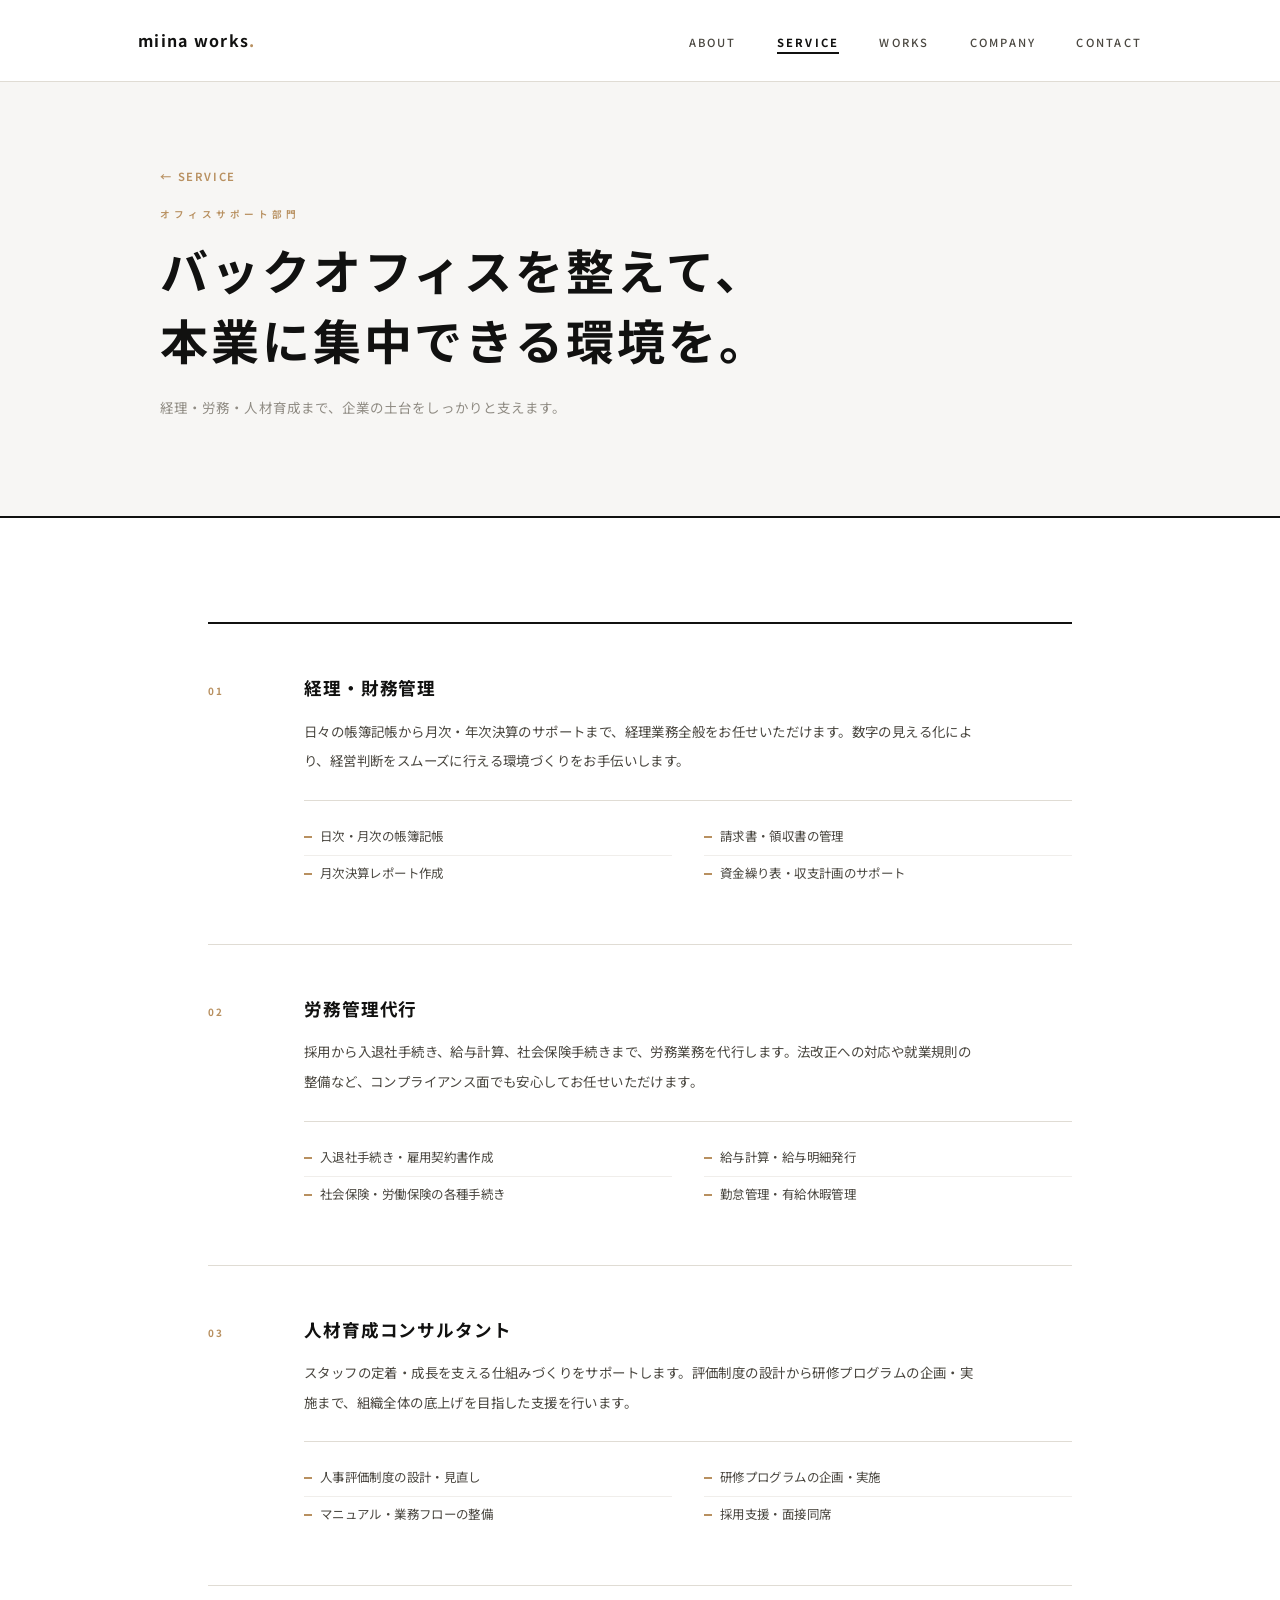
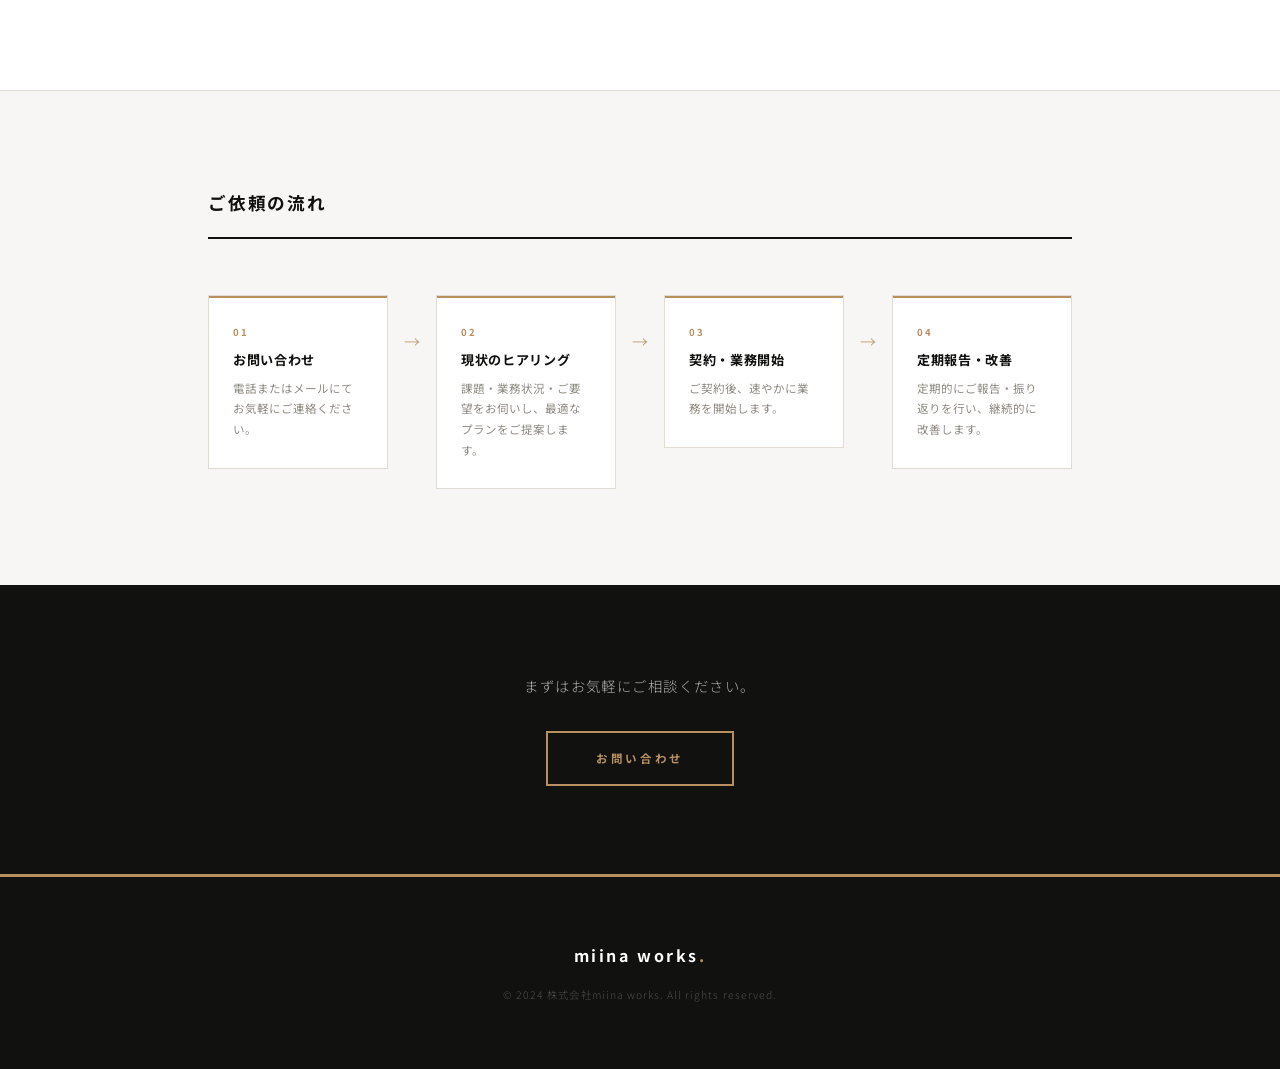
==== service-office.html @ fb69744d "feat: 事業内容カードから各サービス詳細ページへリンク追加 Co-Authored-By: Claude Sonnet 4.6 <noreply@anthropic.com>" ====
<!DOCTYPE html>
<html lang="ja">
<head>
  <meta charset="UTF-8" />
  <meta name="viewport" content="width=device-width, initial-scale=1.0" />
  <title>オフィスサポート部門 | 株式会社miina works.</title>
  <meta name="description" content="経理・財務管理、労務管理代行、人材育成コンサルタントなど、企業のバックオフィス業務を幅広くサポートします。" />
  <link rel="canonical" href="https://www.miina.works/service-office.html" />
  <meta property="og:type" content="website" />
  <meta property="og:url" content="https://www.miina.works/service-office.html" />
  <meta property="og:title" content="オフィスサポート部門 | 株式会社miina works." />
  <meta property="og:site_name" content="株式会社miina works." />
  <link rel="stylesheet" href="style.css" />
  <link rel="stylesheet" href="service.css" />
  <link rel="preconnect" href="https://fonts.googleapis.com" />
  <link rel="preconnect" href="https://fonts.gstatic.com" crossorigin />
  <link href="https://fonts.googleapis.com/css2?family=Noto+Serif+JP:wght@300;400;500&family=Noto+Sans+JP:wght@300;400;500;700&display=swap" rel="stylesheet" />
</head>
<body>

  <header id="header" class="scrolled">
    <div class="header-inner">
      <a href="index.html" class="logo">miina works<span class="logo-dot">.</span></a>
      <nav>
        <ul class="nav-list">
          <li><a href="index.html#about">About</a></li>
          <li><a href="index.html#service" class="nav-active">Service</a></li>
          <li><a href="works.html">Works</a></li>
          <li><a href="index.html#company">Company</a></li>
          <li><a href="index.html#contact">Contact</a></li>
        </ul>
      </nav>
      <button class="hamburger" aria-label="メニューを開く">
        <span></span><span></span><span></span>
      </button>
    </div>
    <div class="mobile-menu">
      <ul>
        <li><a href="index.html#about">About</a></li>
        <li><a href="index.html#service">Service</a></li>
        <li><a href="works.html">Works</a></li>
        <li><a href="index.html#company">Company</a></li>
        <li><a href="index.html#contact">Contact</a></li>
      </ul>
    </div>
  </header>

  <section class="page-hero">
    <div class="page-hero-inner">
      <a href="index.html#service" class="breadcrumb">← Service</a>
      <p class="section-label">オフィスサポート部門</p>
      <h1 class="page-hero-title">バックオフィスを整えて、<br>本業に集中できる環境を。</h1>
      <p class="page-hero-desc">経理・労務・人材育成まで、企業の土台をしっかりと支えます。</p>
    </div>
  </section>

  <section class="service-detail-section">
    <div class="service-detail-inner">

      <div class="service-detail-item reveal">
        <div class="service-detail-num">01</div>
        <div class="service-detail-body">
          <h2 class="service-detail-title">経理・財務管理</h2>
          <p class="service-detail-desc">日々の帳簿記帳から月次・年次決算のサポートまで、経理業務全般をお任せいただけます。数字の見える化により、経営判断をスムーズに行える環境づくりをお手伝いします。</p>
          <ul class="service-detail-list">
            <li>日次・月次の帳簿記帳</li>
            <li>請求書・領収書の管理</li>
            <li>月次決算レポート作成</li>
            <li>資金繰り表・収支計画のサポート</li>
          </ul>
        </div>
      </div>

      <div class="service-detail-item reveal">
        <div class="service-detail-num">02</div>
        <div class="service-detail-body">
          <h2 class="service-detail-title">労務管理代行</h2>
          <p class="service-detail-desc">採用から入退社手続き、給与計算、社会保険手続きまで、労務業務を代行します。法改正への対応や就業規則の整備など、コンプライアンス面でも安心してお任せいただけます。</p>
          <ul class="service-detail-list">
            <li>入退社手続き・雇用契約書作成</li>
            <li>給与計算・給与明細発行</li>
            <li>社会保険・労働保険の各種手続き</li>
            <li>勤怠管理・有給休暇管理</li>
          </ul>
        </div>
      </div>

      <div class="service-detail-item reveal">
        <div class="service-detail-num">03</div>
        <div class="service-detail-body">
          <h2 class="service-detail-title">人材育成コンサルタント</h2>
          <p class="service-detail-desc">スタッフの定着・成長を支える仕組みづくりをサポートします。評価制度の設計から研修プログラムの企画・実施まで、組織全体の底上げを目指した支援を行います。</p>
          <ul class="service-detail-list">
            <li>人事評価制度の設計・見直し</li>
            <li>研修プログラムの企画・実施</li>
            <li>マニュアル・業務フローの整備</li>
            <li>採用支援・面接同席</li>
          </ul>
        </div>
      </div>

    </div>
  </section>

  <section class="flow-section">
    <div class="service-detail-inner">
      <h2 class="flow-title reveal">ご依頼の流れ</h2>
      <div class="flow-grid">
        <div class="flow-item reveal">
          <div class="flow-num">01</div>
          <div class="flow-body">
            <h3>お問い合わせ</h3>
            <p>電話またはメールにてお気軽にご連絡ください。</p>
          </div>
        </div>
        <div class="flow-arrow reveal">→</div>
        <div class="flow-item reveal delay-1">
          <div class="flow-num">02</div>
          <div class="flow-body">
            <h3>現状のヒアリング</h3>
            <p>課題・業務状況・ご要望をお伺いし、最適なプランをご提案します。</p>
          </div>
        </div>
        <div class="flow-arrow reveal delay-1">→</div>
        <div class="flow-item reveal delay-2">
          <div class="flow-num">03</div>
          <div class="flow-body">
            <h3>契約・業務開始</h3>
            <p>ご契約後、速やかに業務を開始します。</p>
          </div>
        </div>
        <div class="flow-arrow reveal delay-2">→</div>
        <div class="flow-item reveal">
          <div class="flow-num">04</div>
          <div class="flow-body">
            <h3>定期報告・改善</h3>
            <p>定期的にご報告・振り返りを行い、継続的に改善します。</p>
          </div>
        </div>
      </div>
    </div>
  </section>

  <section class="service-cta reveal">
    <div class="service-cta-inner">
      <p class="service-cta-text">まずはお気軽にご相談ください。</p>
      <a href="index.html#contact" class="service-cta-btn">お問い合わせ</a>
    </div>
  </section>

  <footer class="footer">
    <div class="footer-inner">
      <p class="footer-logo">miina works<span>.</span></p>
      <p class="footer-copy">&copy; 2024 株式会社miina works. All rights reserved.</p>
    </div>
  </footer>

  <script src="script.js"></script>
</body>
</html>
---- style.css ----
/* ============================
   Reset & Base
============================ */
*, *::before, *::after {
  box-sizing: border-box;
  margin: 0;
  padding: 0;
}

:root {
  --white: #ffffff;
  --off-white: #f7f6f4;
  --gray-light: #f0eeeb;
  --gray-mid: #d4d0ca;
  --gray-dark: #3a3830;
  --black: #111110;
  --accent: #b89060;
  --accent-dark: #8a6840;
  --text-dark: #111110;
  --text-mid: #4a4740;
  --text-light: #908c84;
  --border: #e0dcd4;
  --border-dark: #c0bbb2;
  --shadow: rgba(0, 0, 0, 0.1);
  --font-gothic: 'Noto Sans JP', sans-serif;
  --font-serif: 'Noto Serif JP', serif;
  --ease: cubic-bezier(0.25, 0.46, 0.45, 0.94);
}

html {
  scroll-behavior: smooth;
  font-size: 16px;
}

body {
  font-family: var(--font-gothic);
  background: var(--white);
  color: var(--text-dark);
  line-height: 1.8;
  -webkit-font-smoothing: antialiased;
  -moz-osx-font-smoothing: grayscale;
}

a {
  color: inherit;
  text-decoration: none;
  transition: opacity 0.3s var(--ease);
}
a:hover { opacity: 0.6; }

ul { list-style: none; }
img { max-width: 100%; display: block; }

/* ============================
   Header
============================ */
#header {
  position: fixed;
  top: 0;
  left: 0;
  width: 100%;
  z-index: 100;
  transition: background 0.4s var(--ease), border-color 0.4s var(--ease);
  border-bottom: 1px solid transparent;
}

#header.scrolled {
  background: rgba(255, 255, 255, 0.95);
  backdrop-filter: blur(16px);
  -webkit-backdrop-filter: blur(16px);
  border-bottom-color: var(--border);
}

.header-inner {
  display: flex;
  align-items: center;
  justify-content: space-between;
  max-width: 1100px;
  margin: 0 auto;
  padding: 26px 48px;
  transition: padding 0.4s var(--ease);
}

#header.scrolled .header-inner {
  padding: 16px 48px;
}

.logo {
  font-family: var(--font-gothic);
  font-size: 1rem;
  font-weight: 700;
  letter-spacing: 0.08em;
  color: var(--black);
  text-transform: lowercase;
}
.logo-dot { color: var(--accent); }

.nav-list {
  display: flex;
  gap: 40px;
}

.nav-list a {
  font-size: 0.7rem;
  letter-spacing: 0.2em;
  font-weight: 500;
  color: var(--text-mid);
  text-transform: uppercase;
  position: relative;
}
.nav-list a::after {
  content: '';
  position: absolute;
  bottom: -4px;
  left: 0;
  width: 0;
  height: 2px;
  background: var(--black);
  transition: width 0.35s var(--ease);
}
.nav-list a:hover { opacity: 1; color: var(--black); }
.nav-list a:hover::after { width: 100%; }

/* Hamburger */
.hamburger {
  display: none;
  flex-direction: column;
  gap: 5px;
  background: none;
  border: none;
  cursor: pointer;
  padding: 4px;
}
.hamburger span {
  display: block;
  width: 24px;
  height: 2px;
  background: var(--black);
  transition: transform 0.35s var(--ease), opacity 0.35s var(--ease);
}
.hamburger.active span:nth-child(1) { transform: translateY(7px) rotate(45deg); }
.hamburger.active span:nth-child(2) { opacity: 0; }
.hamburger.active span:nth-child(3) { transform: translateY(-7px) rotate(-45deg); }

/* Mobile menu */
.mobile-menu {
  display: none;
  background: var(--white);
  max-height: 0;
  overflow: hidden;
  transition: max-height 0.5s var(--ease);
  border-top: 1px solid transparent;
}
.mobile-menu.open {
  max-height: 360px;
  padding: 16px 0 32px;
  border-top-color: var(--border);
}
.mobile-menu ul { text-align: center; }
.mobile-menu li { padding: 13px 0; }
.mobile-menu a {
  font-size: 0.75rem;
  letter-spacing: 0.2em;
  text-transform: uppercase;
  font-weight: 600;
  color: var(--text-dark);
}

/* ============================
   Hero
============================ */
.hero {
  position: relative;
  height: 100vh;
  min-height: 640px;
  display: flex;
  align-items: center;
  justify-content: center;
  overflow: hidden;
  background: var(--black);
}

.hero-bg {
  position: absolute;
  inset: 0;
  background-image: url('23856425_s.jpg');
  background-size: cover;
  background-position: center;
  background-repeat: no-repeat;
  opacity: 0.38;
}

.hero-content {
  position: relative;
  z-index: 1;
  text-align: center;
  padding: 0 32px;
}

.hero-sub {
  font-size: 0.68rem;
  letter-spacing: 0.38em;
  color: var(--accent);
  margin-bottom: 28px;
  font-weight: 500;
  text-transform: uppercase;
}

.hero-copy {
  font-family: var(--font-gothic);
  font-size: clamp(2.4rem, 6vw, 4rem);
  font-weight: 700;
  line-height: 1.45;
  letter-spacing: 0.06em;
  color: var(--white);
  margin-bottom: 28px;
}

.hero-desc {
  font-size: 0.82rem;
  color: rgba(255,255,255,0.5);
  letter-spacing: 0.1em;
  line-height: 2.2;
  font-weight: 300;
}

.scroll-indicator {
  position: absolute;
  bottom: 40px;
  left: 50%;
  transform: translateX(-50%);
  display: flex;
  flex-direction: column;
  align-items: center;
  gap: 12px;
}
.scroll-indicator span {
  font-size: 0.58rem;
  letter-spacing: 0.3em;
  color: rgba(255,255,255,0.3);
  font-weight: 400;
  text-transform: uppercase;
}
.scroll-line {
  width: 1px;
  height: 44px;
  background: linear-gradient(to bottom, var(--accent), transparent);
  animation: scrollAnim 2.2s ease-in-out infinite;
}
@keyframes scrollAnim {
  0%   { transform: scaleY(0); transform-origin: top; }
  50%  { transform: scaleY(1); transform-origin: top; }
  51%  { transform: scaleY(1); transform-origin: bottom; }
  100% { transform: scaleY(0); transform-origin: bottom; }
}

/* ============================
   Section — common
============================ */
.section { padding: 136px 0; }

.section-inner {
  max-width: 960px;
  margin: 0 auto;
  padding: 0 48px;
}

.section-label {
  font-size: 0.6rem;
  letter-spacing: 0.42em;
  color: var(--accent);
  text-transform: uppercase;
  margin-bottom: 12px;
  font-weight: 600;
}

.section-title {
  font-family: var(--font-gothic);
  font-size: clamp(1.5rem, 3.2vw, 2rem);
  font-weight: 700;
  letter-spacing: 0.06em;
  color: var(--text-dark);
  margin-bottom: 64px;
  padding-bottom: 20px;
  border-bottom: 2px solid var(--black);
  position: relative;
}

/* ============================
   About
============================ */
.about { background: var(--white); }

.about-grid {
  display: grid;
  grid-template-columns: 1fr 1fr;
  gap: 72px;
  align-items: start;
}

.about-text p {
  font-size: 0.86rem;
  color: var(--text-mid);
  line-height: 2.3;
  margin-bottom: 24px;
  font-weight: 400;
  letter-spacing: 0.04em;
}

.message-card {
  background: var(--off-white);
  border-left: 3px solid var(--black);
  padding: 40px 36px 36px;
  position: relative;
}
.message-card::before {
  content: '\201C';
  position: absolute;
  top: 10px;
  left: 22px;
  font-family: Georgia, serif;
  font-size: 3rem;
  color: var(--gray-mid);
  line-height: 1;
}

.message-text {
  font-size: 0.84rem;
  line-height: 2.3;
  color: var(--text-mid);
  margin-bottom: 24px;
  font-weight: 400;
  letter-spacing: 0.04em;
}

.message-name {
  font-size: 0.72rem;
  letter-spacing: 0.12em;
  color: var(--text-dark);
  text-align: right;
  font-weight: 600;
}

/* ============================
   Service
============================ */
.service { background: var(--off-white); }

.service-grid {
  display: grid;
  grid-template-columns: 1fr 1fr;
  gap: 2px;
  background: var(--border-dark);
  border: 2px solid var(--border-dark);
}

.service-card {
  background: var(--white);
  padding: 52px 44px;
  position: relative;
  transition: background 0.35s var(--ease);
}
.service-card:hover {
  background: var(--off-white);
}

/* 3枚目は2カラムをまたいでフル幅 */
.service-card--wide {
  grid-column: 1 / -1;
}

.service-icon {
  width: 26px;
  height: 26px;
  color: var(--accent);
  margin-bottom: 24px;
}
.service-icon svg { width: 100%; height: 100%; }

.service-name {
  font-family: var(--font-gothic);
  font-size: 1rem;
  font-weight: 700;
  letter-spacing: 0.06em;
  margin-bottom: 8px;
  color: var(--black);
}

.service-desc {
  font-size: 0.76rem;
  color: var(--text-light);
  margin-bottom: 24px;
  letter-spacing: 0.04em;
  font-weight: 400;
  line-height: 1.8;
}

.service-list {
  border-top: 1px solid var(--border);
  padding-top: 20px;
}
.service-list li {
  font-size: 0.8rem;
  color: var(--text-mid);
  padding: 9px 0 9px 18px;
  border-bottom: 1px solid var(--border);
  position: relative;
  letter-spacing: 0.03em;
  font-weight: 400;
  line-height: 1.7;
}
.service-list li:last-child { border-bottom: none; }
.service-list li::before {
  content: '';
  position: absolute;
  left: 0;
  top: 50%;
  transform: translateY(-50%);
  width: 8px;
  height: 2px;
  background: var(--accent);
}

/* リンクカード */
.service-card--link {
  display: flex;
  flex-direction: column;
  color: inherit;
  cursor: pointer;
}
.service-card--link:hover { opacity: 1; }

.service-more {
  display: inline-block;
  margin-top: auto;
  padding-top: 24px;
  font-size: 0.7rem;
  font-weight: 700;
  letter-spacing: 0.16em;
  color: var(--accent);
  text-transform: uppercase;
  transition: letter-spacing 0.3s var(--ease);
}
.service-card--link:hover .service-more {
  letter-spacing: 0.24em;
}

/* フル幅カードはリストを2列に */
.service-card--wide .service-list {
  display: grid;
  grid-template-columns: 1fr 1fr;
  gap: 0 40px;
}
.service-card--wide .service-list li:nth-last-child(-n+2) {
  border-bottom: none;
}

/* ============================
   Company
============================ */
.company { background: var(--white); }

.company-table-wrap { overflow-x: auto; }

.company-table {
  width: 100%;
  border-collapse: collapse;
}

.company-table th,
.company-table td {
  padding: 20px 0;
  border-bottom: 1px solid var(--border);
  font-size: 0.84rem;
  vertical-align: top;
  line-height: 1.9;
}

.company-table tr:first-child th,
.company-table tr:first-child td {
  border-top: 2px solid var(--black);
}

.company-table th {
  width: 160px;
  min-width: 120px;
  color: var(--text-light);
  font-weight: 600;
  letter-spacing: 0.1em;
  padding-right: 40px;
  white-space: nowrap;
}

.company-table td {
  color: var(--text-mid);
  font-weight: 400;
  letter-spacing: 0.03em;
}

.company-table td a {
  color: var(--accent-dark);
  border-bottom: 1px solid var(--gray-mid);
  transition: border-color 0.3s var(--ease);
}
.company-table td a:hover {
  opacity: 1;
  border-color: var(--accent-dark);
}

/* ============================
   Contact
============================ */
.contact { background: var(--off-white); }

.contact-lead {
  font-size: 0.84rem;
  color: var(--text-light);
  margin-bottom: 56px;
  margin-top: -40px;
  letter-spacing: 0.06em;
  font-weight: 400;
}

.contact-grid {
  display: grid;
  grid-template-columns: repeat(3, 1fr);
  gap: 2px;
  background: var(--border-dark);
  border: 2px solid var(--border-dark);
}

.contact-card {
  background: var(--white);
  padding: 52px 32px 48px;
  text-align: center;
  display: block;
  transition: background 0.35s var(--ease);
}
.contact-card:hover {
  background: var(--black);
  opacity: 1;
}
.contact-card:hover .contact-icon { color: var(--accent); }
.contact-card:hover .contact-label { color: var(--accent); }
.contact-card:hover .contact-value { color: rgba(255,255,255,0.75); }

.contact-icon {
  width: 24px;
  height: 24px;
  color: var(--black);
  margin: 0 auto 20px;
  transition: color 0.35s var(--ease);
}
.contact-icon svg { width: 100%; height: 100%; }

.contact-label {
  font-size: 0.6rem;
  letter-spacing: 0.3em;
  color: var(--accent);
  margin-bottom: 12px;
  font-weight: 600;
  text-transform: uppercase;
  transition: color 0.35s var(--ease);
}

.contact-value {
  font-size: 0.8rem;
  color: var(--text-mid);
  line-height: 1.9;
  font-weight: 400;
  letter-spacing: 0.04em;
  transition: color 0.35s var(--ease);
}

/* ============================
   Footer
============================ */
.footer {
  background: var(--black);
  padding: 64px 48px;
  border-top: 3px solid var(--accent);
}

.footer-inner {
  max-width: 960px;
  margin: 0 auto;
  text-align: center;
}

.footer-logo {
  font-family: var(--font-gothic);
  font-size: 1rem;
  font-weight: 700;
  color: var(--white);
  letter-spacing: 0.16em;
  margin-bottom: 16px;
  text-transform: lowercase;
}
.footer-logo span { color: var(--accent); }

.footer-copy {
  font-size: 0.65rem;
  color: rgba(255,255,255,0.25);
  letter-spacing: 0.1em;
  font-weight: 300;
}

/* ============================
   Animations
============================ */
.fade-in {
  opacity: 0;
  transform: translateY(14px);
  animation: fadeUp 1s var(--ease) forwards;
}
.delay-1 { animation-delay: 0.22s; }
.delay-2 { animation-delay: 0.44s; }
.delay-3 { animation-delay: 0.8s; }

@keyframes fadeUp {
  to { opacity: 1; transform: translateY(0); }
}

.reveal {
  opacity: 0;
  transform: translateY(20px);
  transition: opacity 0.8s var(--ease), transform 0.8s var(--ease);
}
.reveal.visible {
  opacity: 1;
  transform: translateY(0);
}
.reveal.delay-1 { transition-delay: 0.12s; }
.reveal.delay-2 { transition-delay: 0.24s; }

/* ============================
   Utilities
============================ */
.sp-only { display: none; }

/* ============================
   Responsive
============================ */
@media (max-width: 768px) {
  .nav-list { display: none; }
  .hamburger { display: flex; }
  .mobile-menu { display: block; }

  .header-inner { padding: 18px 24px; }
  #header.scrolled .header-inner { padding: 12px 24px; }

  .section { padding: 88px 0; }
  .section-inner { padding: 0 24px; }
  .section-title { margin-bottom: 40px; }

  .sp-only { display: inline; }

  .about-grid { grid-template-columns: 1fr; gap: 40px; }

  .service-grid {
    grid-template-columns: 1fr;
  }
  .service-card--wide { grid-column: auto; }
  .service-card--wide .service-list { grid-template-columns: 1fr; }
  .service-card--wide .service-list li:nth-last-child(-n+2) {
    border-bottom: 1px solid var(--border);
  }
  .service-card--wide .service-list li:last-child { border-bottom: none; }

  .service-card { padding: 40px 28px; }

  .contact-grid { grid-template-columns: 1fr; }
  .contact-card { padding: 40px 24px 36px; }
  .contact-card:hover { background: var(--off-white); }
  .contact-card:hover .contact-value { color: var(--text-mid); }

  .company-table th {
    width: 90px;
    min-width: 90px;
    padding-right: 16px;
    font-size: 0.76rem;
  }
  .company-table td { font-size: 0.78rem; }

  .message-card { padding: 32px 24px 28px; }
}

@media (max-width: 480px) {
  .hero { min-height: 100svh; }
  .hero-copy { font-size: 2rem; }
  .footer { padding: 48px 24px; }
}
---- service.css ----
/* ============================
   Service Detail Pages
============================ */

#header {
  background: rgba(255, 255, 255, 0.97);
  border-bottom: 1px solid var(--border);
}

.nav-active {
  color: var(--black) !important;
  font-weight: 700 !important;
}
.nav-active::after {
  width: 100% !important;
}

/* Breadcrumb */
.breadcrumb {
  display: inline-block;
  font-size: 0.7rem;
  font-weight: 600;
  letter-spacing: 0.16em;
  color: var(--accent);
  text-transform: uppercase;
  margin-bottom: 20px;
  transition: opacity 0.3s var(--ease);
}
.breadcrumb:hover { opacity: 0.6; }

/* Page Hero */
.page-hero {
  padding: 160px 48px 96px;
  background: var(--off-white);
  border-bottom: 2px solid var(--black);
}

.page-hero-inner {
  max-width: 960px;
  margin: 0 auto;
}

.page-hero-title {
  font-family: var(--font-gothic);
  font-size: clamp(1.9rem, 4.5vw, 3rem);
  font-weight: 700;
  letter-spacing: 0.06em;
  color: var(--black);
  margin-bottom: 20px;
  line-height: 1.45;
}

.page-hero-desc {
  font-size: 0.84rem;
  color: var(--text-light);
  letter-spacing: 0.08em;
  font-weight: 400;
  line-height: 1.9;
}

/* Service Detail Section */
.service-detail-section {
  padding: 104px 0;
  background: var(--white);
}

.service-detail-inner {
  max-width: 960px;
  margin: 0 auto;
  padding: 0 48px;
}

.service-detail-item {
  display: grid;
  grid-template-columns: 64px 1fr;
  gap: 0 32px;
  padding: 52px 0;
  border-bottom: 1px solid var(--border);
}
.service-detail-item:first-child {
  border-top: 2px solid var(--black);
}

.service-detail-num {
  font-size: 0.62rem;
  font-weight: 700;
  letter-spacing: 0.2em;
  color: var(--accent);
  padding-top: 6px;
}

.service-detail-title {
  font-family: var(--font-gothic);
  font-size: 1.1rem;
  font-weight: 700;
  letter-spacing: 0.05em;
  color: var(--black);
  margin-bottom: 16px;
  line-height: 1.4;
}

.service-detail-desc {
  font-size: 0.84rem;
  color: var(--text-mid);
  line-height: 2.2;
  font-weight: 400;
  letter-spacing: 0.03em;
  margin-bottom: 24px;
  max-width: 680px;
}

.service-detail-list {
  border-top: 1px solid var(--border);
  padding-top: 18px;
  display: grid;
  grid-template-columns: 1fr 1fr;
  gap: 0 32px;
}
.service-detail-list li {
  font-size: 0.78rem;
  color: var(--text-mid);
  padding: 8px 0 8px 16px;
  border-bottom: 1px solid var(--border-light, #f0eeeb);
  position: relative;
  letter-spacing: 0.03em;
  font-weight: 400;
  line-height: 1.6;
}
.service-detail-list li:last-child,
.service-detail-list li:nth-last-child(2):nth-child(odd) {
  border-bottom: none;
}
.service-detail-list li::before {
  content: '';
  position: absolute;
  left: 0;
  top: 50%;
  transform: translateY(-50%);
  width: 8px;
  height: 2px;
  background: var(--accent);
}

/* Flow Section */
.flow-section {
  padding: 96px 0;
  background: var(--off-white);
  border-top: 1px solid var(--border);
}

.flow-title {
  font-family: var(--font-gothic);
  font-size: 1.1rem;
  font-weight: 700;
  letter-spacing: 0.1em;
  color: var(--black);
  margin-bottom: 56px;
  padding-bottom: 18px;
  border-bottom: 2px solid var(--black);
}

.flow-grid {
  display: grid;
  grid-template-columns: 1fr auto 1fr auto 1fr auto 1fr;
  align-items: start;
  gap: 0 16px;
}

.flow-item {
  background: var(--white);
  border: 1px solid var(--border);
  padding: 28px 24px;
  position: relative;
}
.flow-item::before {
  content: '';
  position: absolute;
  top: 0;
  left: 0;
  width: 100%;
  height: 2px;
  background: var(--accent);
}

.flow-num {
  font-size: 0.6rem;
  font-weight: 700;
  letter-spacing: 0.2em;
  color: var(--accent);
  margin-bottom: 10px;
}

.flow-item h3 {
  font-size: 0.82rem;
  font-weight: 700;
  letter-spacing: 0.05em;
  color: var(--black);
  margin-bottom: 8px;
  line-height: 1.4;
}

.flow-item p {
  font-size: 0.72rem;
  color: var(--text-light);
  line-height: 1.8;
  font-weight: 400;
}

.flow-arrow {
  font-size: 1rem;
  color: var(--accent);
  font-weight: 300;
  padding-top: 32px;
  opacity: 0.6;
}

/* CTA */
.service-cta {
  background: var(--black);
  padding: 88px 48px;
  text-align: center;
}

.service-cta-inner {
  max-width: 960px;
  margin: 0 auto;
}

.service-cta-text {
  font-size: 0.9rem;
  color: rgba(255,255,255,0.65);
  letter-spacing: 0.1em;
  margin-bottom: 32px;
  font-weight: 300;
}

.service-cta-btn {
  display: inline-block;
  font-size: 0.72rem;
  font-weight: 700;
  letter-spacing: 0.22em;
  text-transform: uppercase;
  padding: 15px 48px;
  border: 2px solid var(--accent);
  color: var(--accent);
  transition: background 0.35s var(--ease), color 0.35s var(--ease);
}
.service-cta-btn:hover {
  background: var(--accent);
  color: var(--black);
  opacity: 1;
}

/* ============================
   Responsive
============================ */
@media (max-width: 900px) {
  .flow-grid {
    grid-template-columns: 1fr 1fr;
    gap: 16px;
  }
  .flow-arrow { display: none; }
}

@media (max-width: 768px) {
  .page-hero { padding: 120px 24px 64px; }
  .service-detail-inner { padding: 0 24px; }

  .service-detail-item {
    grid-template-columns: 1fr;
    padding: 40px 0;
  }
  .service-detail-num { margin-bottom: 12px; }

  .service-detail-list {
    grid-template-columns: 1fr;
  }
  .service-detail-list li:nth-last-child(2):nth-child(odd) {
    border-bottom: 1px solid var(--border-light, #f0eeeb);
  }
  .service-detail-list li:last-child { border-bottom: none; }

  .flow-section { padding: 72px 0; }
  .flow-grid { grid-template-columns: 1fr; gap: 12px; }

  .service-cta { padding: 64px 24px; }
}
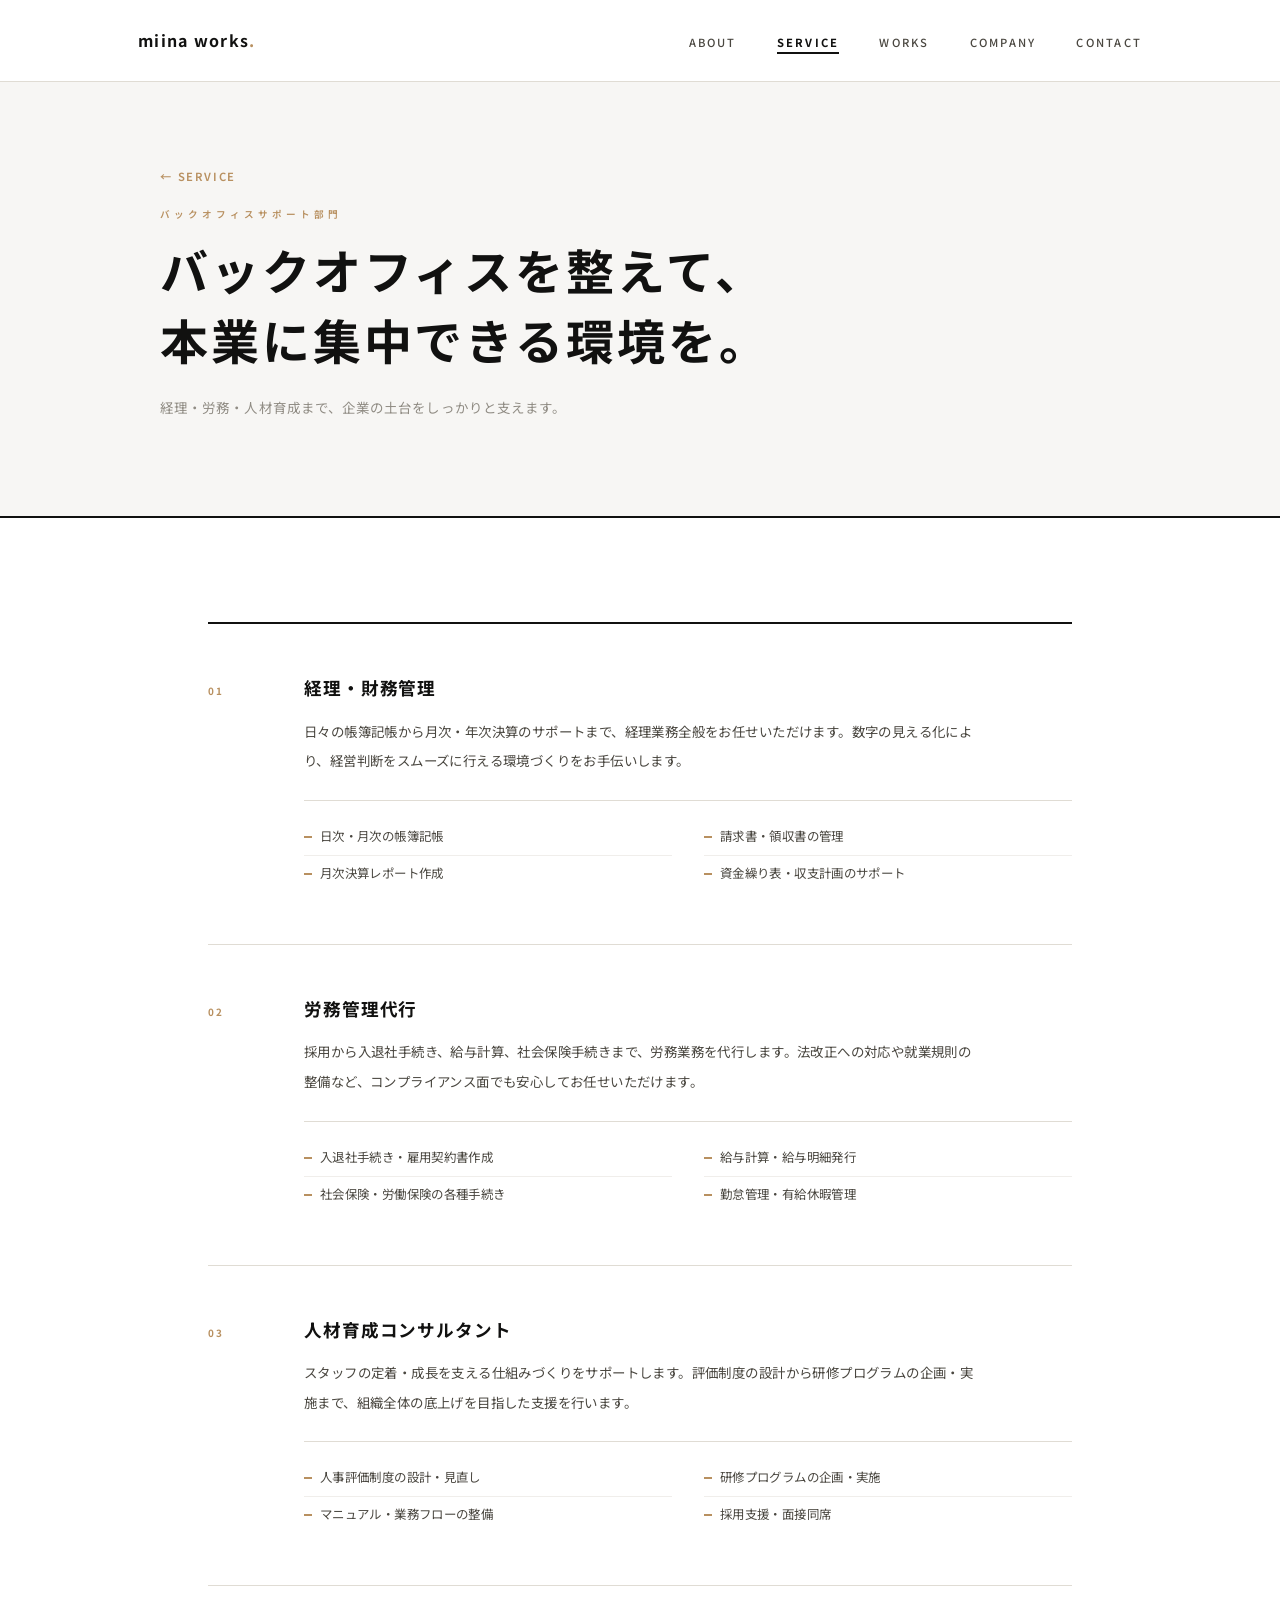
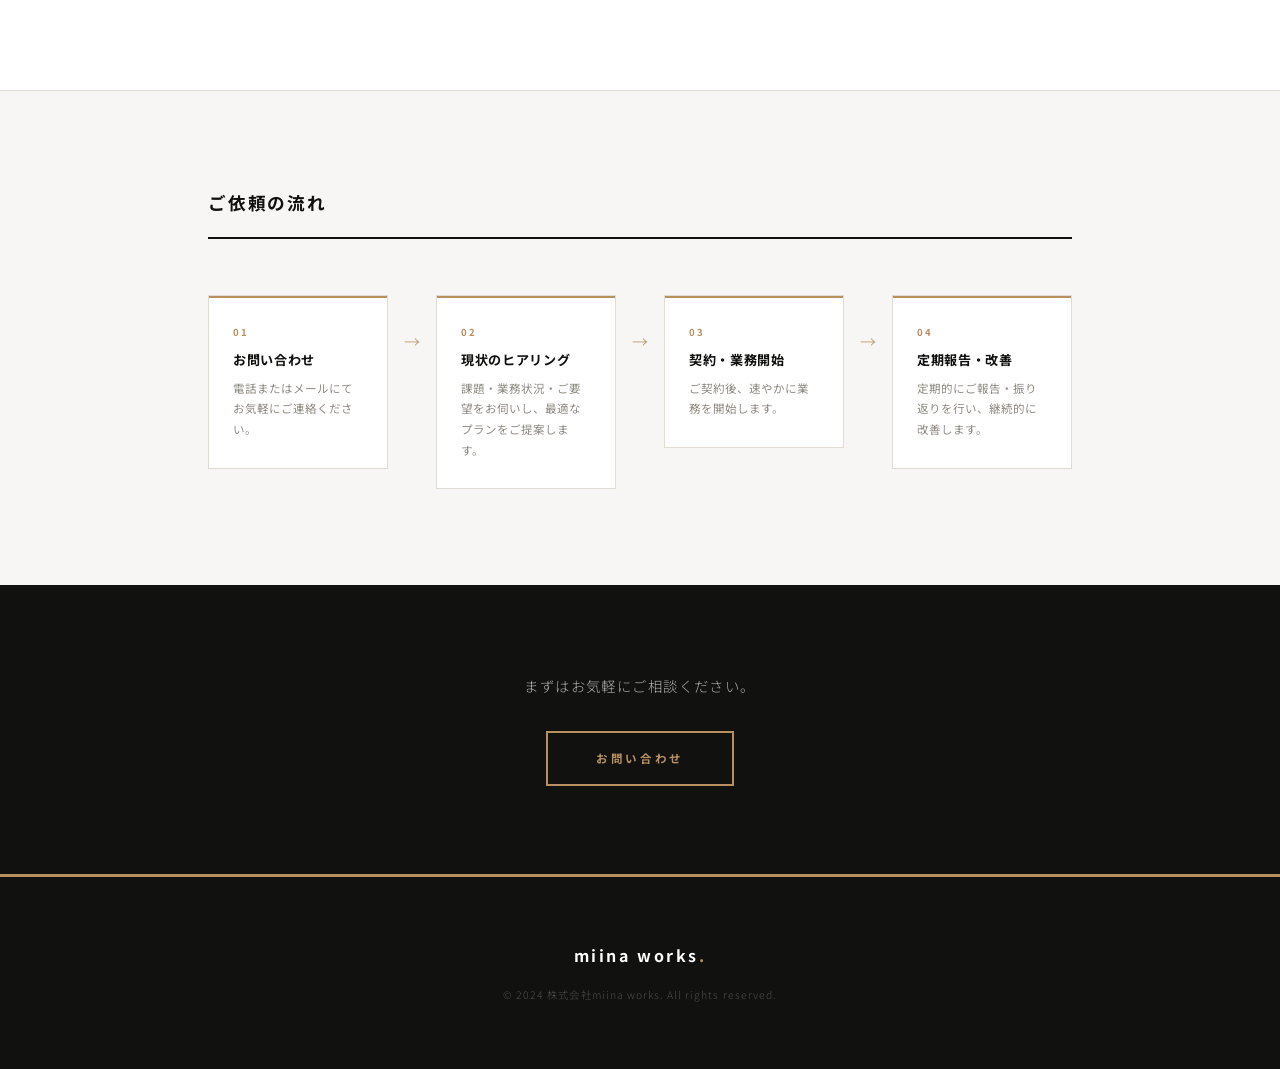
==== commit 4118fc77: "fix: オフィスサポート→バックオフィスサポートに変更、会社概要をトップから削除 Co-Authored-By: Claude Sonnet 4.6 <noreply@anthropic.com>" ====
--- a/service-office.html
+++ b/service-office.html
@@ -3,12 +3,12 @@
 <head>
   <meta charset="UTF-8" />
   <meta name="viewport" content="width=device-width, initial-scale=1.0" />
-  <title>オフィスサポート部門 | 株式会社miina works.</title>
+  <title>バックオフィスサポート部門 | 株式会社miina works.</title>
   <meta name="description" content="経理・財務管理、労務管理代行、人材育成コンサルタントなど、企業のバックオフィス業務を幅広くサポートします。" />
   <link rel="canonical" href="https://www.miina.works/service-office.html" />
   <meta property="og:type" content="website" />
   <meta property="og:url" content="https://www.miina.works/service-office.html" />
-  <meta property="og:title" content="オフィスサポート部門 | 株式会社miina works." />
+  <meta property="og:title" content="バックオフィスサポート部門 | 株式会社miina works." />
   <meta property="og:site_name" content="株式会社miina works." />
   <link rel="stylesheet" href="style.css" />
   <link rel="stylesheet" href="service.css" />
@@ -48,7 +48,7 @@
   <section class="page-hero">
     <div class="page-hero-inner">
       <a href="index.html#service" class="breadcrumb">← Service</a>
-      <p class="section-label">オフィスサポート部門</p>
+      <p class="section-label">バックオフィスサポート部門</p>
       <h1 class="page-hero-title">バックオフィスを整えて、<br>本業に集中できる環境を。</h1>
       <p class="page-hero-desc">経理・労務・人材育成まで、企業の土台をしっかりと支えます。</p>
     </div>
